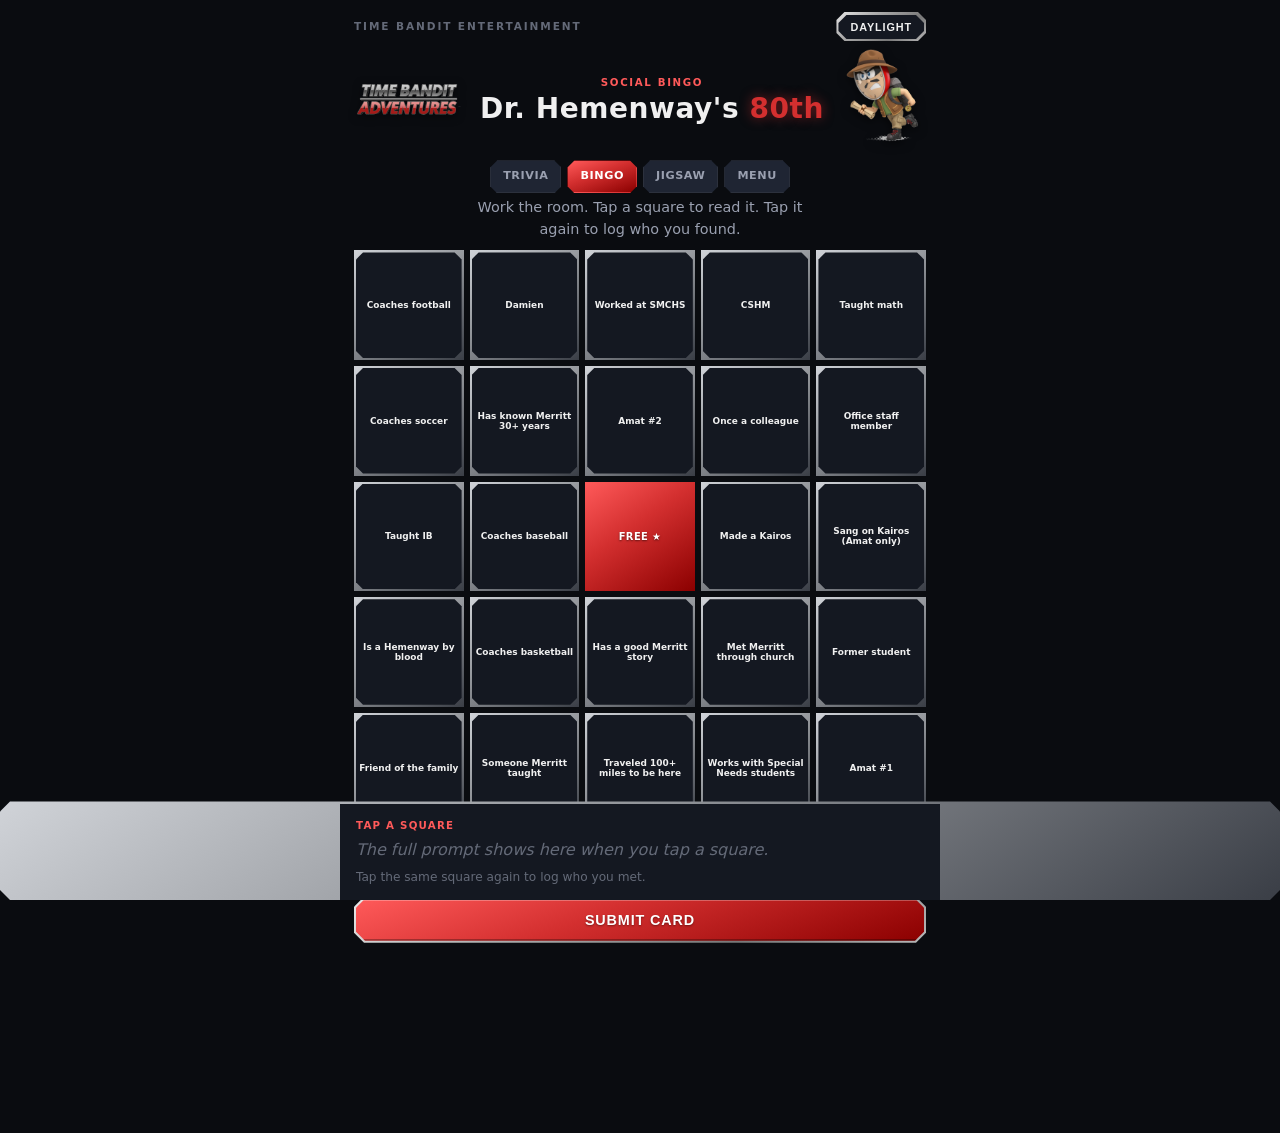
==== bingo.html @ 35bcdfc8 "Recolor to TB red/black/gray; logo+mascot header; game nav; line-match; submit; add jigsaw" ====
<!DOCTYPE html>
<html lang="en" data-theme="dark">
<head>
<meta charset="UTF-8" />
<meta name="viewport" content="width=device-width, initial-scale=1, viewport-fit=cover" />
<title>Dr. Hemenway's 80th — Social Bingo (Sample)</title>
<link rel="stylesheet" href="assets/tb.css" />
<style>
body{padding-bottom:190px;}
.board{display:grid;grid-template-columns:repeat(5,1fr);gap:6px;margin:10px 0 6px;}
.cell{aspect-ratio:1;background:var(--frame-border);padding:2px;cursor:pointer;transition:filter .12s,transform .08s;}
.cell:active{transform:scale(.95);}
.cell .cin{width:100%;height:100%;background:var(--bg2);display:flex;align-items:center;justify-content:center;text-align:center;
  padding:4px 3px;font-size:.56rem;font-weight:600;line-height:1.12;color:var(--text);overflow:hidden;
  clip-path:polygon(7px 0,calc(100% - 7px) 0,100% 7px,100% calc(100% - 7px),calc(100% - 7px) 100%,7px 100%,0 calc(100% - 7px),0 7px);}
.cell.sel{background:var(--accent);}
.cell.sel .cin{background:transparent;color:#fff;}
.cell.done{background:linear-gradient(145deg,#86efac,#22c55e 45%,#15803d);}
.cell.done .cin{background:transparent;color:#06280f;font-weight:800;}
.cell.free{background:linear-gradient(145deg,#ff5a5a,#d32f2f 42%,#8b0000);}
.cell.free .cin{background:transparent;color:#fff;font-weight:800;font-size:.62rem;letter-spacing:.04em;text-shadow:0 1px 2px rgba(0,0,0,.5);}
.cell.win .cin{box-shadow:inset 0 0 0 2px var(--red-light);}
.row2{display:flex;gap:8px;margin-top:8px;}
.minibtn{flex:1;background:var(--border);padding:1.5px;cursor:pointer;}
.minibtn .mi{background:var(--bg3);color:var(--text);text-align:center;padding:9px 6px;font-size:.72rem;font-weight:700;text-transform:uppercase;letter-spacing:.05em;
  clip-path:polygon(7px 0,calc(100% - 7px) 0,100% 7px,100% calc(100% - 7px),calc(100% - 7px) 100%,7px 100%,0 calc(100% - 7px),0 7px);}
.count{text-align:center;font-size:.72rem;text-transform:uppercase;letter-spacing:.1em;color:var(--text-dim);font-weight:700;margin-top:8px;}
.count b{color:var(--red-light);}
.bingo-banner{display:none;text-align:center;margin-top:10px;font-size:1.1rem;font-weight:800;letter-spacing:.1em;text-transform:uppercase;
  color:#fff;background:var(--accent);padding:10px;text-shadow:0 1px 3px rgba(0,0,0,.5);
  clip-path:polygon(12px 0,calc(100% - 12px) 0,100% 12px,100% calc(100% - 12px),calc(100% - 12px) 100%,12px 100%,0 calc(100% - 12px),0 12px);}
.bingo-banner.show{display:block;}
.dock{position:fixed;left:0;right:0;bottom:0;background:var(--frame-border);padding:3px 3px 0;}
.dock .din{background:var(--bg2);padding:14px 16px calc(14px + env(safe-area-inset-bottom));max-width:600px;margin:0 auto;}
.dock .dlab{font-size:.64rem;text-transform:uppercase;letter-spacing:.12em;color:var(--red-light);font-weight:800;margin-bottom:4px;}
.dock .dtext{font-size:1rem;font-weight:600;color:var(--text);}
.dock .dhint{font-size:.76rem;color:var(--text-muted);margin-top:6px;}
.dock.empty .dtext{color:var(--text-muted);font-weight:500;font-style:italic;}
.dock .ansrow{display:flex;gap:8px;margin-top:10px;}
.dock .inwrap{flex:1;background:var(--frame-border);padding:1.5px;}
.dock .inwrap input{width:100%;background:var(--bg3);border:none;color:var(--text);padding:10px 12px;font-size:.92rem;outline:none;}
.dock .markbtn{background:var(--metal);padding:2px;cursor:pointer;}
.dock .markbtn button{border:none;cursor:pointer;padding:10px 16px;font-size:.78rem;font-weight:800;text-transform:uppercase;letter-spacing:.05em;color:#fff;background:var(--accent);}
.dock .clearmark{background:none;border:none;color:var(--text-dim);font-size:.74rem;cursor:pointer;margin-top:8px;text-decoration:underline;}
</style>
</head>
<body>
<div class="toprow">
  <span class="brandmini">Time Bandit Entertainment</span>
  <span class="theme-toggle oct-8" onclick="toggleTheme()"><button class="inner oct-8" id="themeBtn">Daylight</button></span>
</div>
<header class="hdr">
  <img class="logo" src="assets/tba-logo.png" alt="Time Bandit Adventures" />
  <div class="htitle"><div class="kicker">Social Bingo</div>
    <h1>Dr. Hemenway's <span class="age">80th</span></h1></div>
  <img class="mascot" src="assets/mascot.png" alt="" />
</header>
<nav class="gamenav">
  <a href="trivia.html">Trivia</a>
  <a href="bingo.html" class="on">Bingo</a>
  <a href="jigsaw.html">Jigsaw</a>
  <a href="index.html">Menu</a>
</nav>
<p class="hsub">Work the room. Tap a square to read it. Tap it again to log who you found.</p>

<div class="board" id="board"></div>
<div class="count">Found <b id="cdone">0</b> of <b id="ctot">24</b> · Get 5 in a row for BINGO</div>
<div class="bingo-banner" id="banner">★ BINGO! ★</div>

<div class="row2">
  <span class="minibtn oct-8" onclick="newCard()"><span class="mi oct-8">New Card</span></span>
  <span class="minibtn oct-8" onclick="clearAll()"><span class="mi oct-8">Clear marks</span></span>
</div>
<span class="btn-frame oct-10"><button class="btn oct-9" onclick="submitGame()">Submit Card</button></span>

<div class="dock empty oct-10" id="dock"><div class="din">
  <div class="dlab">Tap a square</div>
  <div class="dtext" id="dtext">The full prompt shows here when you tap a square.</div>
  <div class="dhint" id="dhint">Tap the same square again to log who you met.</div>
  <div id="ansArea"></div>
</div></div>

<script src="assets/tb.js"></script>
<script>
const PROMPTS=[
 {t:'Someone Merritt taught'},{t:'Once a colleague'},{t:'Office staff member'},{t:'Works with Special Needs students'},
 {t:'Coaches football'},{t:'Coaches basketball'},{t:'Friend of the family'},{t:'Worked at SMCHS'},
 {t:'Amat #1',d:'Connected to Bishop Amat (exact match pending from your dad)'},
 {t:'Amat #2',d:'Connected to Bishop Amat (exact match pending from your dad)'},
 {t:'CSHM',d:'Connected to CSHM (exact match pending from your dad)'},
 {t:'Damien',d:'Connected to Damien (exact match pending from your dad)'},
 {t:'Former student'},{t:'Made a Kairos'},{t:'Sang on Kairos (Amat only)'},{t:'Coaches soccer'},
 {t:'Taught math'},{t:'Taught IB'},{t:'Coaches baseball'},
 {t:'Traveled 100+ miles to be here',f:1},{t:'Has known Merritt 30+ years',f:1},{t:'Has a good Merritt story',f:1},
 {t:'Met Merritt through church',f:1},{t:'Is a Hemenway by blood',f:1}
];
const FREE=12;
let order=[],marked={},sel=null;
function shuffle(a){for(let i=a.length-1;i>0;i--){const j=Math.floor(Math.random()*(i+1));[a[i],a[j]]=[a[j],a[i]];}return a;}
function load(){try{const s=localStorage.getItem('tb_bingo_card');if(s){const o=JSON.parse(s);order=o.order;marked=o.marked||{};return;}}catch(e){}newCard(true);}
function persist(){try{localStorage.setItem('tb_bingo_card',JSON.stringify({order:order,marked:marked}));}catch(e){}}
function newCard(){order=shuffle([...Array(PROMPTS.length).keys()]).slice(0,24);marked={};sel=null;persist();render();showDetail(null);}
function clearAll(){marked={};sel=null;persist();render();showDetail(null);}
function promptForCell(ci){if(ci===FREE)return null;const slot=ci<FREE?ci:ci-1;return PROMPTS[order[slot]];}
function esc(s){return(s+'').replace(/[&<>"']/g,c=>({'&':'&amp;','<':'&lt;','>':'&gt;','"':'&quot;',"'":'&#39;'}[c]));}
function render(){
  const b=document.getElementById('board');b.innerHTML='';
  for(let ci=0;ci<25;ci++){const cell=document.createElement('div');
    if(ci===FREE){cell.className='cell free';cell.innerHTML='<div class="cin">FREE ★</div>';b.appendChild(cell);continue;}
    const p=promptForCell(ci),done=marked[ci]!==undefined;
    cell.className='cell'+(done?' done':'')+(sel===ci?' sel':'');
    cell.innerHTML='<div class="cin">'+(done?'✓ '+esc(marked[ci]||'Found'):esc(p.t))+'</div>';
    cell.onclick=()=>tapCell(ci);b.appendChild(cell);}
  document.getElementById('cdone').textContent=Object.keys(marked).length;checkBingo();
}
function tapCell(ci){if(sel===ci){enterAnswer(ci);return;}sel=ci;render();showDetail(ci);}
function showDetail(ci){
  const dock=document.getElementById('dock');document.getElementById('ansArea').innerHTML='';
  if(ci===null){dock.classList.add('empty');document.querySelector('.dlab').textContent='Tap a square';
    document.getElementById('dtext').textContent='The full prompt shows here when you tap a square.';
    document.getElementById('dhint').textContent='Tap the same square again to log who you met.';return;}
  dock.classList.remove('empty');const p=promptForCell(ci);
  document.querySelector('.dlab').textContent='Find someone who is...';
  document.getElementById('dtext').textContent=p.t+(p.f?'  (sample square)':'');
  document.getElementById('dhint').textContent=p.d?p.d:(marked[ci]!==undefined?'Marked: '+marked[ci]:'Tap this square again to log who you met.');
}
function enterAnswer(ci){
  const ans=document.getElementById('ansArea');const existing=marked[ci]||'';
  document.querySelector('.dlab').textContent='Who did you meet?';
  document.getElementById('dhint').textContent='Type their name to mark this square.';
  ans.innerHTML='<div class="ansrow"><span class="inwrap oct-8"><input id="whoInput" placeholder="Their name" value="'+esc(existing)+'"/></span>'
    +'<span class="markbtn oct-8"><button class="oct-8" onclick="markFound('+ci+')">Mark Found</button></span></div>'
    +(marked[ci]!==undefined?'<button class="clearmark" onclick="unmark('+ci+')">Remove this mark</button>':'');
  const inp=document.getElementById('whoInput');inp.focus();inp.addEventListener('keydown',e=>{if(e.key==='Enter')markFound(ci);});
}
function markFound(ci){const v=document.getElementById('whoInput').value.trim();marked[ci]=v||'Found';persist();sel=null;render();showDetail(null);}
function unmark(ci){delete marked[ci];persist();render();showDetail(ci);}
function isMarked(ci){return ci===FREE||marked[ci]!==undefined;}
function checkBingo(){
  const lines=[];for(let r=0;r<5;r++)lines.push([0,1,2,3,4].map(c=>r*5+c));
  for(let c=0;c<5;c++)lines.push([0,1,2,3,4].map(r=>r*5+c));
  lines.push([0,6,12,18,24]);lines.push([4,8,12,16,20]);
  let win=false;const wc=new Set();lines.forEach(L=>{if(L.every(isMarked)){win=true;L.forEach(x=>wc.add(x));}});
  document.getElementById('banner').classList.toggle('show',win);
  document.querySelectorAll('.board .cell').forEach((el,i)=>el.classList.toggle('win',wc.has(i)));
}
function submitGame(){showToast('Card submitted! ('+Object.keys(marked).length+' of 24 found) — sample only');}
load();render();
</script>
</body>
</html>
---- assets/tb.css ----
/* ============================================================
   TIME BANDIT shared skin — RED / BLACK / GRAY (no purple).
   Brand colors pulled from the live TBE site:
   --red #d32f2f, --red-deep #8b0000, --silver #8e9196.
   45deg clipped octagons, 145deg metallic gradients, no radius.
   ============================================================ */
:root,[data-theme="dark"]{
  --red:#d32f2f;--red-light:#ff5a5a;--red-deep:#8b0000;--red-glow:rgba(211,47,47,.55);
  --bg:#0a0c10;--bg2:#141821;--bg3:#1f2533;--border:#2c313d;
  --text:#f0f0f0;--text-dim:#9aa0b0;--text-muted:#646a78;
  --silver:#8e9196;--silver-light:#d0d3d8;
  --metal:linear-gradient(145deg,#e8e8e8 0%,#b0b0b0 30%,#787878 70%,#b8b8b8 100%);
  --frame-border:linear-gradient(145deg,#d0d3d8 0%,#8e9196 48%,#3a3e46 100%);
  --accent:linear-gradient(160deg,#ff5a5a 0%,#d32f2f 42%,#8b0000 100%);
  --success:#22c55e;--warn:#f59e0b;--error:#ef4444;
}
[data-theme="day"]{
  --red:#d32f2f;--red-light:#ff6b6b;--red-deep:#a01616;--red-glow:rgba(211,47,47,.3);
  --bg:#eceef2;--bg2:#ffffff;--bg3:#e1e4ea;--border:#c8ccd4;
  --text:#16181d;--text-dim:#55585d;--text-muted:#888c96;
  --silver:#8e9196;--silver-light:#eef0f3;
  --metal:linear-gradient(145deg,#ffffff 0%,#d8d8d8 30%,#a8a8a8 70%,#e8e8e8 100%);
  --frame-border:linear-gradient(145deg,#ffffff 0%,#b8bcc4 48%,#7a7e86 100%);
  --accent:linear-gradient(160deg,#ff6b6b 0%,#d32f2f 42%,#a01616 100%);
}
*{box-sizing:border-box;margin:0;padding:0;}
html,body{background:var(--bg);color:var(--text);}
body{font-family:'Segoe UI',system-ui,-apple-system,sans-serif;line-height:1.5;min-height:100vh;
  padding:12px 14px 60px;max-width:600px;margin:0 auto;transition:background .3s,color .3s;}
h1,h2,h3{letter-spacing:.02em;line-height:1.14;}
.dim{color:var(--text-dim);}.muted{color:var(--text-muted);}.center{text-align:center;}
/* octagons */
.oct-18{clip-path:polygon(18px 0,calc(100% - 18px) 0,100% 18px,100% calc(100% - 18px),calc(100% - 18px) 100%,18px 100%,0 calc(100% - 18px),0 18px);}
.oct-12{clip-path:polygon(12px 0,calc(100% - 12px) 0,100% 12px,100% calc(100% - 12px),calc(100% - 12px) 100%,12px 100%,0 calc(100% - 12px),0 12px);}
.oct-10{clip-path:polygon(10px 0,calc(100% - 10px) 0,100% 10px,100% calc(100% - 10px),calc(100% - 10px) 100%,10px 100%,0 calc(100% - 10px),0 10px);}
.oct-9{clip-path:polygon(9px 0,calc(100% - 9px) 0,100% 9px,100% calc(100% - 9px),calc(100% - 9px) 100%,9px 100%,0 calc(100% - 9px),0 9px);}
.oct-8{clip-path:polygon(8px 0,calc(100% - 8px) 0,100% 8px,100% calc(100% - 8px),calc(100% - 8px) 100%,8px 100%,0 calc(100% - 8px),0 8px);}
/* top row: brand mini + theme toggle */
.toprow{display:flex;justify-content:space-between;align-items:center;margin-bottom:8px;}
.brandmini{font-size:.66rem;text-transform:uppercase;letter-spacing:.18em;color:var(--text-muted);font-weight:700;}
.theme-toggle{background:var(--metal);padding:2px;cursor:pointer;}
.theme-toggle .inner{background:var(--bg2);color:var(--text);border:none;cursor:pointer;
  padding:6px 12px;font-size:.68rem;font-weight:700;text-transform:uppercase;letter-spacing:.08em;}
/* header band: logo (L) + title + mascot (R) */
.hdr{display:flex;align-items:center;justify-content:space-between;gap:10px;margin-bottom:6px;}
.hdr .logo{width:clamp(66px,20vw,108px);height:auto;flex:0 0 auto;filter:drop-shadow(0 2px 4px rgba(0,0,0,.5));}
.hdr .mascot{width:clamp(52px,16vw,84px);height:auto;flex:0 0 auto;transform:scaleX(-1);filter:drop-shadow(0 3px 5px rgba(0,0,0,.55));}
.hdr .htitle{flex:1 1 auto;text-align:center;min-width:0;}
.hdr .kicker{color:var(--red-light);font-weight:800;letter-spacing:.16em;text-transform:uppercase;font-size:.64rem;}
.hdr .htitle h1{font-size:clamp(1.25rem,5.4vw,1.75rem);margin:3px 0 0;}
.hdr .htitle h1 .age{color:var(--red);text-shadow:0 0 12px var(--red-glow);}
.hsub{text-align:center;color:var(--text-dim);font-size:.9rem;max-width:38ch;margin:0 auto 6px;}
/* game switch nav */
.gamenav{display:flex;gap:6px;justify-content:center;flex-wrap:wrap;margin:10px 0 4px;}
.gamenav a{font-size:.7rem;font-weight:800;text-transform:uppercase;letter-spacing:.05em;text-decoration:none;
  color:var(--text-dim);background:var(--bg3);padding:7px 12px;border:1px solid var(--border);
  clip-path:polygon(7px 0,calc(100% - 7px) 0,100% 7px,100% calc(100% - 7px),calc(100% - 7px) 100%,7px 100%,0 calc(100% - 7px),0 7px);}
.gamenav a.on{color:#fff;background:var(--accent);border-color:transparent;}
.gamenav a:active{transform:scale(.97);}
/* frame card (silver border) */
.frame{background:var(--frame-border);padding:3px;position:relative;display:block;margin:14px 0;}
.frame::after{content:'';position:absolute;inset:3px;background:var(--bg2);z-index:0;pointer-events:none;
  clip-path:polygon(17px 0,calc(100% - 17px) 0,100% 17px,100% calc(100% - 17px),calc(100% - 17px) 100%,17px 100%,0 calc(100% - 17px),0 17px);}
.frame>.body{position:relative;z-index:1;padding:18px;}
.frame--red{background:linear-gradient(145deg,#ff5a5a 0%,#d32f2f 45%,#8b0000 100%);}
/* buttons */
.btn-frame{display:block;width:100%;background:var(--metal);padding:2px;cursor:pointer;transition:filter .15s;margin-top:14px;}
.btn-frame:hover{filter:brightness(1.08);}.btn-frame:active{filter:brightness(.95);}
.btn{width:100%;border:none;cursor:pointer;padding:13px 22px;font-size:.9rem;font-weight:800;
  letter-spacing:.06em;text-transform:uppercase;color:#fff;background:var(--accent);
  box-shadow:inset 0 2px 0 rgba(255,255,255,.28),inset 0 -2px 0 rgba(0,0,0,.3);text-shadow:0 1px 2px rgba(0,0,0,.4);}
.btn:disabled{filter:grayscale(.7) brightness(.7);cursor:not-allowed;}
.btn:active{transform:scale(.98);}
.btn-ghost-frame{display:block;width:100%;background:var(--border);padding:1.5px;cursor:pointer;margin-top:10px;}
.btn-ghost{width:100%;border:none;cursor:pointer;background:var(--bg3);color:var(--text);
  padding:11px 18px;font-size:.82rem;font-weight:700;letter-spacing:.05em;text-transform:uppercase;}
.back{background:none;border:none;color:var(--text-dim);font-size:.82rem;cursor:pointer;padding:6px 0;margin-bottom:4px;font-weight:600;}
.back:hover{color:var(--red-light);}
footer{text-align:center;margin-top:28px;font-size:.7rem;color:var(--text-muted);}
.note{text-align:center;font-size:.72rem;color:var(--text-muted);font-style:italic;margin:8px 0;}
/* submit toast */
.toast{position:fixed;left:50%;bottom:26px;transform:translateX(-50%) translateY(20px);opacity:0;pointer-events:none;
  background:var(--accent);color:#fff;font-weight:800;letter-spacing:.04em;padding:13px 22px;font-size:.92rem;
  box-shadow:0 8px 24px rgba(0,0,0,.5);transition:opacity .25s,transform .25s;z-index:50;text-align:center;
  clip-path:polygon(12px 0,calc(100% - 12px) 0,100% 12px,100% calc(100% - 12px),calc(100% - 12px) 100%,12px 100%,0 calc(100% - 12px),0 12px);}
.toast.show{opacity:1;transform:translateX(-50%) translateY(0);}
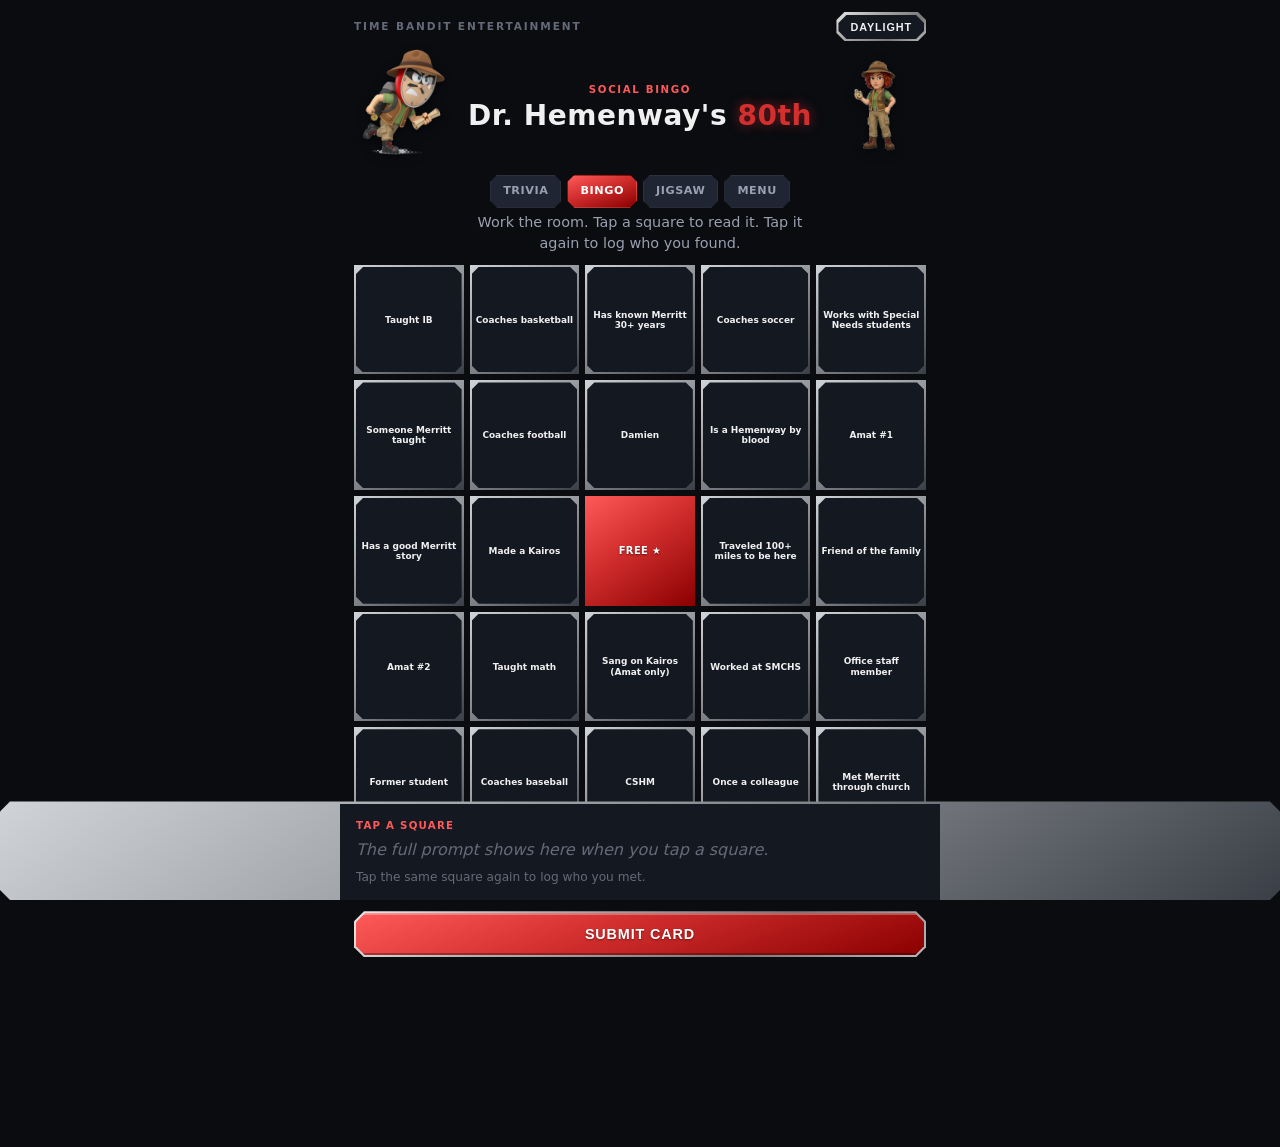
==== commit 09d2108c: "Swap header chars (adventurer L, girl adventurer R); real interlocking drag jigsaw ported from Caper" ====
--- a/bingo.html
+++ b/bingo.html
@@ -50,10 +50,10 @@
   <span class="theme-toggle oct-8" onclick="toggleTheme()"><button class="inner oct-8" id="themeBtn">Daylight</button></span>
 </div>
 <header class="hdr">
-  <img class="logo" src="assets/tba-logo.png" alt="Time Bandit Adventures" />
+  <img class="charL" src="assets/adventurer.png" alt="Time Bandit adventurer" />
   <div class="htitle"><div class="kicker">Social Bingo</div>
     <h1>Dr. Hemenway's <span class="age">80th</span></h1></div>
-  <img class="mascot" src="assets/mascot.png" alt="" />
+  <img class="charR" src="assets/girl.png" alt="Adventurer" />
 </header>
 <nav class="gamenav">
   <a href="trivia.html">Trivia</a>
--- a/assets/tb.css
+++ b/assets/tb.css
@@ -43,8 +43,8 @@
   padding:6px 12px;font-size:.68rem;font-weight:700;text-transform:uppercase;letter-spacing:.08em;}
 /* header band: logo (L) + title + mascot (R) */
 .hdr{display:flex;align-items:center;justify-content:space-between;gap:10px;margin-bottom:6px;}
-.hdr .logo{width:clamp(66px,20vw,108px);height:auto;flex:0 0 auto;filter:drop-shadow(0 2px 4px rgba(0,0,0,.5));}
-.hdr .mascot{width:clamp(52px,16vw,84px);height:auto;flex:0 0 auto;transform:scaleX(-1);filter:drop-shadow(0 3px 5px rgba(0,0,0,.55));}
+.hdr .charL{width:clamp(58px,18vw,96px);height:auto;flex:0 0 auto;filter:drop-shadow(0 3px 5px rgba(0,0,0,.55));}
+.hdr .charR{width:clamp(58px,18vw,96px);height:auto;flex:0 0 auto;filter:drop-shadow(0 3px 5px rgba(0,0,0,.55));}
 .hdr .htitle{flex:1 1 auto;text-align:center;min-width:0;}
 .hdr .kicker{color:var(--red-light);font-weight:800;letter-spacing:.16em;text-transform:uppercase;font-size:.64rem;}
 .hdr .htitle h1{font-size:clamp(1.25rem,5.4vw,1.75rem);margin:3px 0 0;}
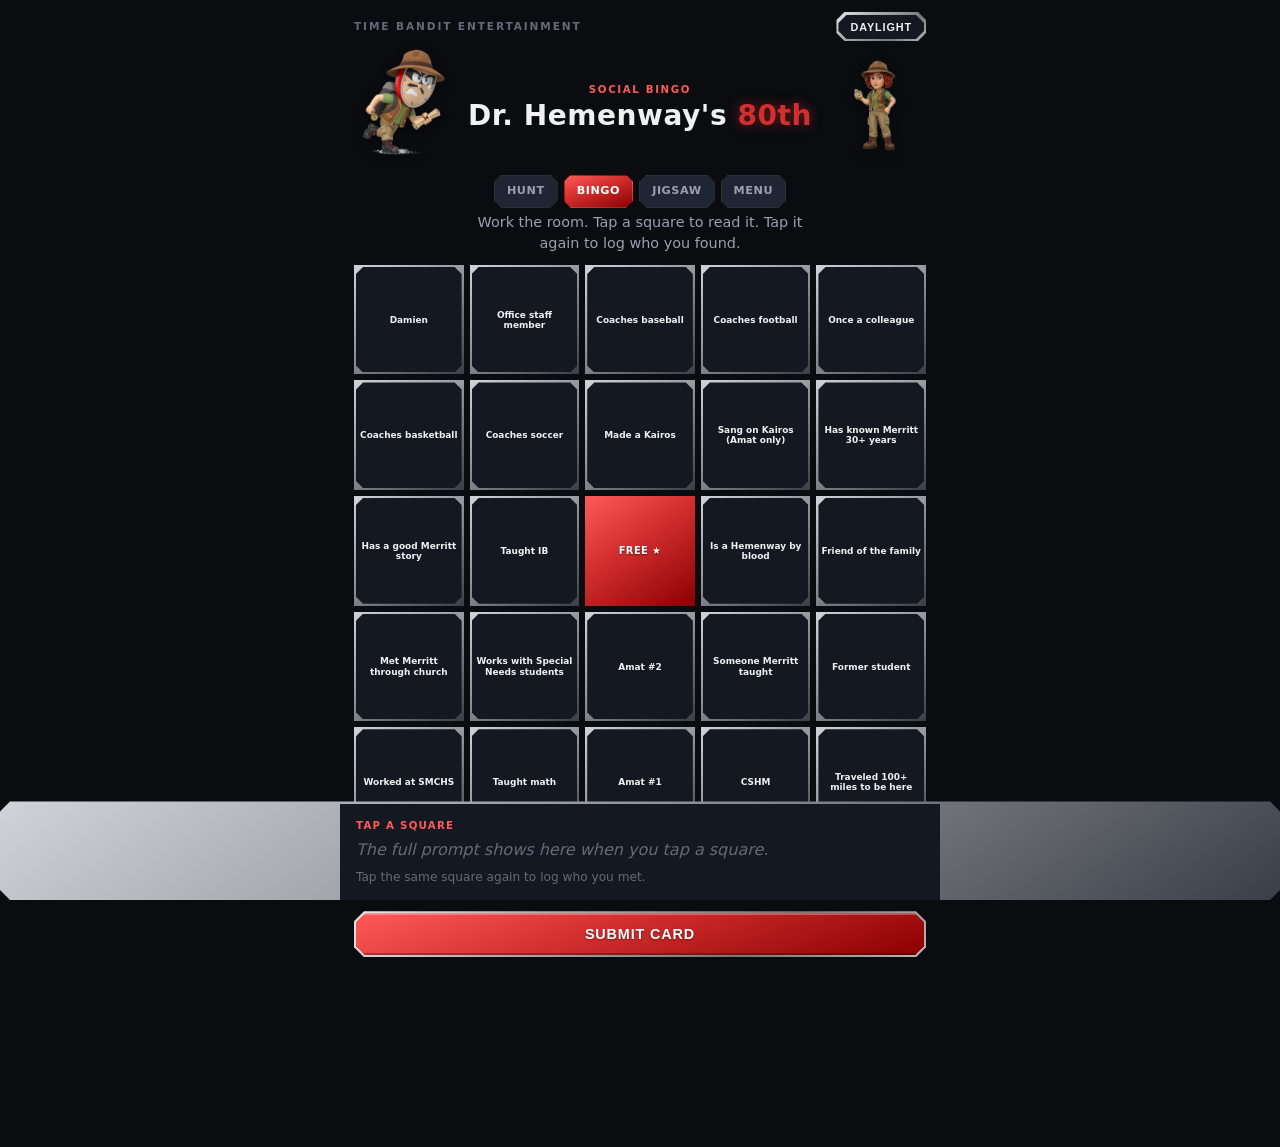
==== commit fe0f40bc: "Wire Hunt into menu + nav (primary game card on index, Hunt in navbars)" ====
--- a/bingo.html
+++ b/bingo.html
@@ -56,7 +56,7 @@
   <img class="charR" src="assets/girl.png" alt="Adventurer" />
 </header>
 <nav class="gamenav">
-  <a href="trivia.html">Trivia</a>
+  <a href="hunt.html">Hunt</a>
   <a href="bingo.html" class="on">Bingo</a>
   <a href="jigsaw.html">Jigsaw</a>
   <a href="index.html">Menu</a>
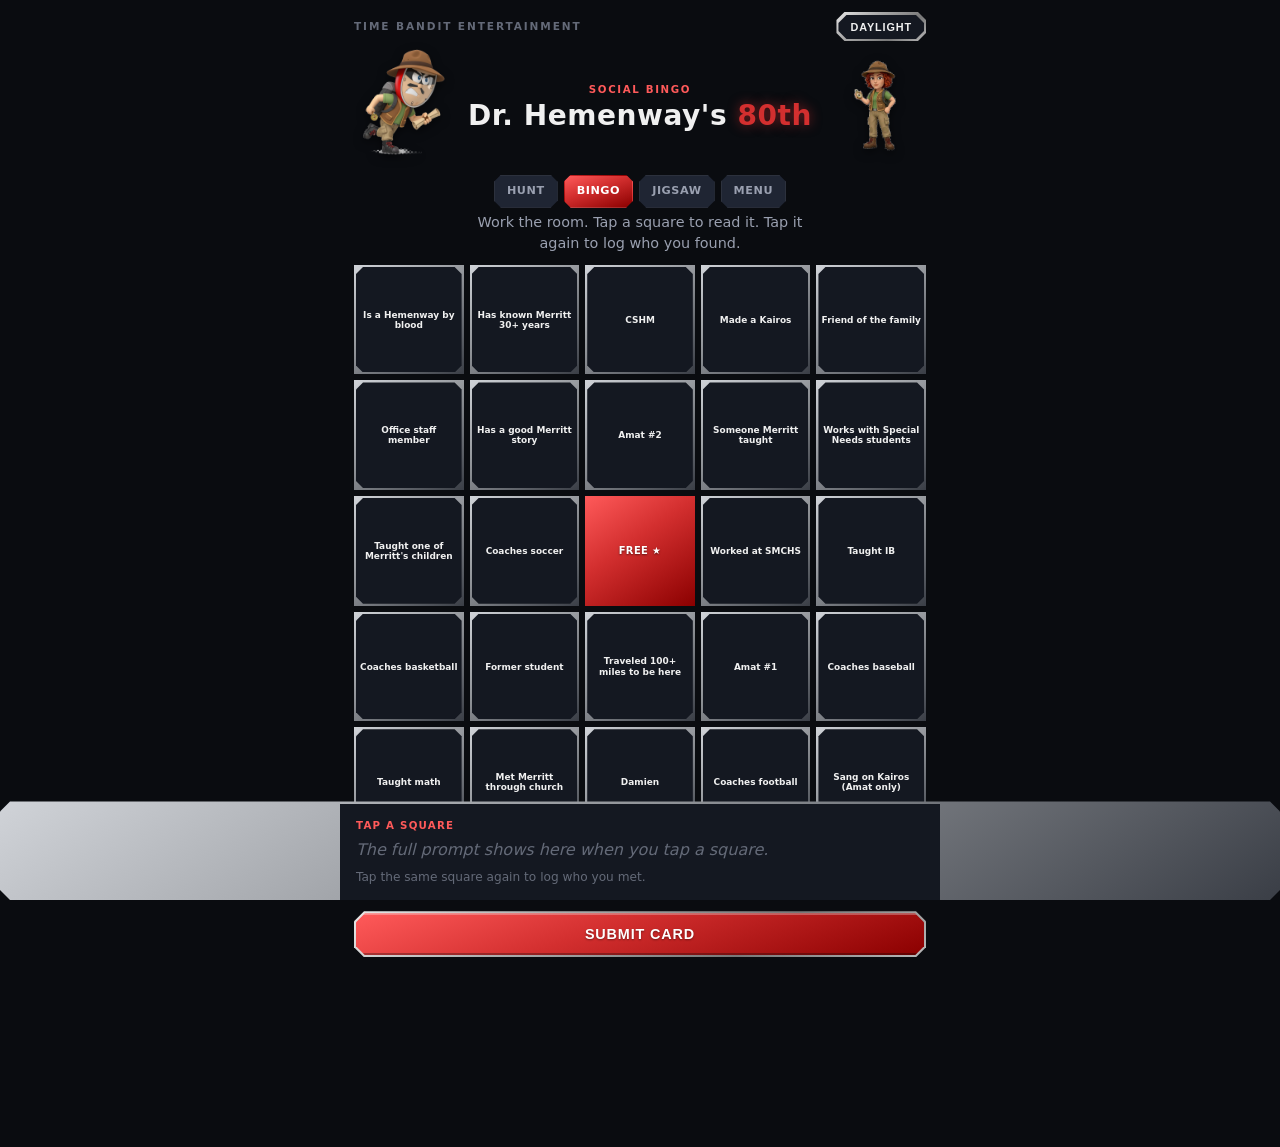
==== commit d5384db5: "Bingo: clarify squares - Once-a-colleague -> Taught one of Merritt's children; Amat #1/#2 details; T" ====
--- a/bingo.html
+++ b/bingo.html
@@ -83,14 +83,14 @@
 <script src="assets/tb.js"></script>
 <script>
 const PROMPTS=[
- {t:'Someone Merritt taught'},{t:'Once a colleague'},{t:'Office staff member'},{t:'Works with Special Needs students'},
+ {t:'Someone Merritt taught'},{t:"Taught one of Merritt's children"},{t:'Office staff member'},{t:'Works with Special Needs students'},
  {t:'Coaches football'},{t:'Coaches basketball'},{t:'Friend of the family'},{t:'Worked at SMCHS'},
- {t:'Amat #1',d:'Connected to Bishop Amat (exact match pending from your dad)'},
- {t:'Amat #2',d:'Connected to Bishop Amat (exact match pending from your dad)'},
+ {t:'Amat #1',d:"Was a teacher during Merritt's first employment at Bishop Amat."},
+ {t:'Amat #2',d:"Was there during Merritt's second time at Amat, when he was principal."},
  {t:'CSHM',d:'Connected to CSHM (exact match pending from your dad)'},
  {t:'Damien',d:'Connected to Damien (exact match pending from your dad)'},
  {t:'Former student'},{t:'Made a Kairos'},{t:'Sang on Kairos (Amat only)'},{t:'Coaches soccer'},
- {t:'Taught math'},{t:'Taught IB'},{t:'Coaches baseball'},
+ {t:'Taught math'},{t:'Taught IB',d:'Taught an International Baccalaureate class.'},{t:'Coaches baseball'},
  {t:'Traveled 100+ miles to be here',f:1},{t:'Has known Merritt 30+ years',f:1},{t:'Has a good Merritt story',f:1},
  {t:'Met Merritt through church',f:1},{t:'Is a Hemenway by blood',f:1}
 ];
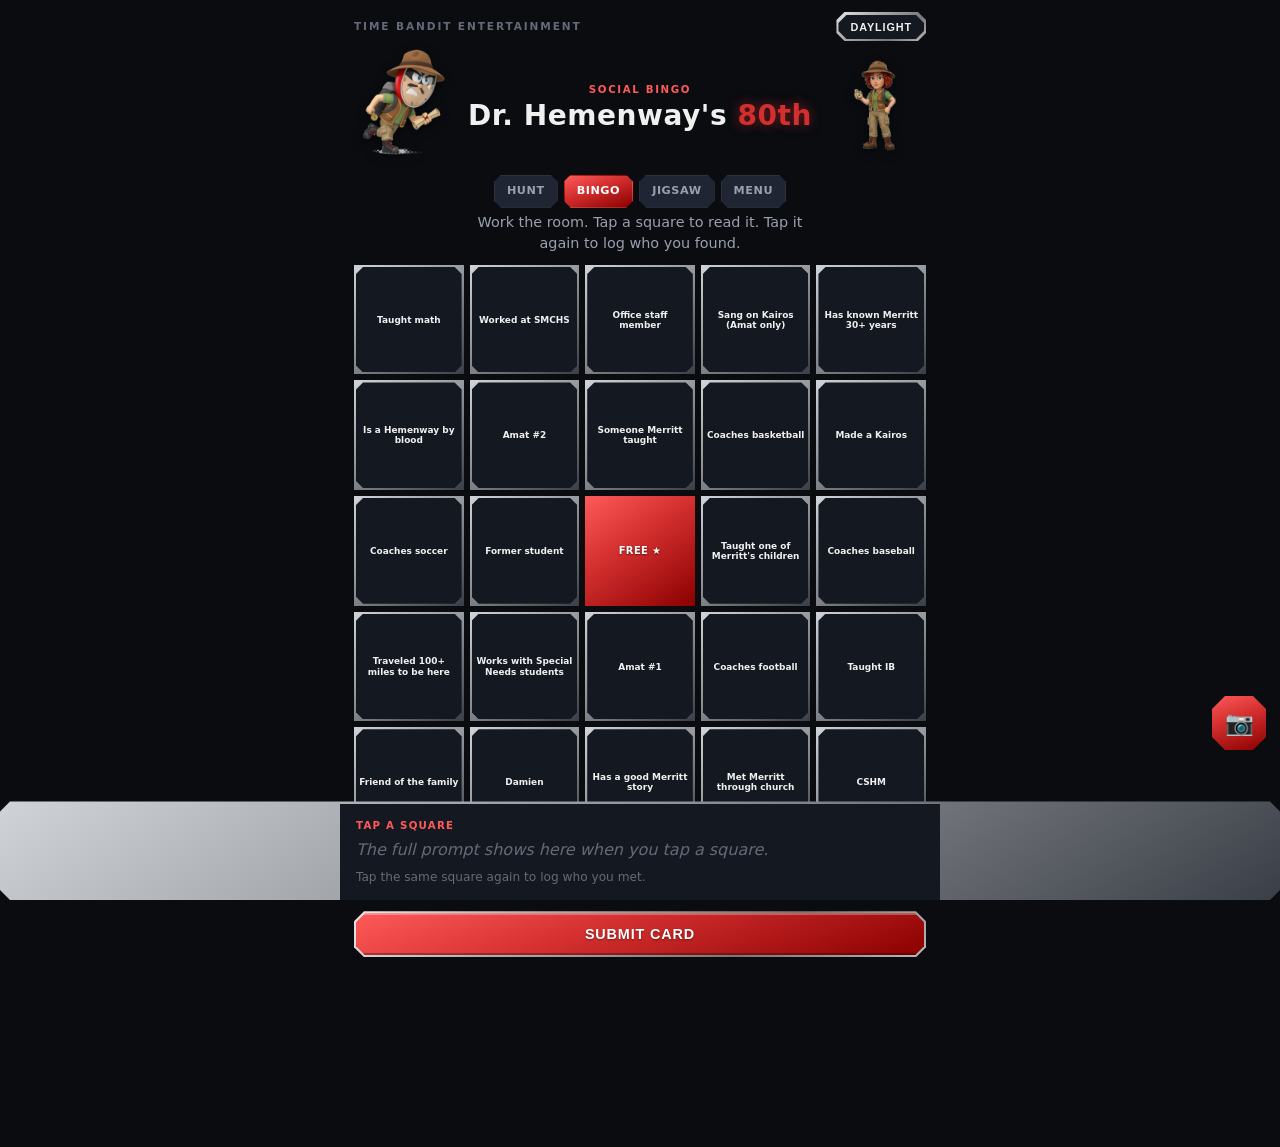
==== commit 08cc5761: "Bingo: add camera/album button (above the dock), shares Worker + player name with the hunt" ====
--- a/bingo.html
+++ b/bingo.html
@@ -42,6 +42,17 @@
 .dock .markbtn{background:var(--metal);padding:2px;cursor:pointer;}
 .dock .markbtn button{border:none;cursor:pointer;padding:10px 16px;font-size:.78rem;font-weight:800;text-transform:uppercase;letter-spacing:.05em;color:#fff;background:var(--accent);}
 .dock .clearmark{background:none;border:none;color:var(--text-dim);font-size:.74rem;cursor:pointer;margin-top:8px;text-decoration:underline;}
+.cambtn{position:fixed;right:14px;bottom:150px;z-index:55;width:54px;height:54px;border:none;cursor:pointer;font-size:1.45rem;color:#fff;
+  background:var(--accent);box-shadow:0 4px 14px rgba(0,0,0,.5);
+  clip-path:polygon(13px 0,calc(100% - 13px) 0,100% 13px,100% calc(100% - 13px),calc(100% - 13px) 100%,13px 100%,0 calc(100% - 13px),0 13px);}
+.cambtn:active{transform:scale(.95);}
+.camprev{position:fixed;inset:0;z-index:90;display:none;align-items:center;justify-content:center;padding:20px;background:rgba(10,12,16,.95);}
+.camprev.show{display:flex;}
+.camprev .cpcard{max-width:34ch;width:100%;text-align:center;}
+.camprev .cph{font-weight:800;text-transform:uppercase;letter-spacing:.1em;color:var(--red-light);font-size:.74rem;margin-bottom:10px;}
+.camprev img{width:100%;height:auto;max-height:46vh;object-fit:contain;border:2px solid var(--border);margin-bottom:10px;background:#000;}
+.camprev input{width:100%;background:var(--bg3);border:1px solid var(--border);color:var(--text);padding:11px 13px;font-size:.95rem;text-align:center;outline:none;margin-bottom:8px;
+  clip-path:polygon(8px 0,calc(100% - 8px) 0,100% 8px,100% calc(100% - 8px),calc(100% - 8px) 100%,8px 100%,0 calc(100% - 8px),0 8px);}
 </style>
 </head>
 <body>
@@ -78,6 +89,16 @@
   <div class="dtext" id="dtext">The full prompt shows here when you tap a square.</div>
   <div class="dhint" id="dhint">Tap the same square again to log who you met.</div>
   <div id="ansArea"></div>
+</div></div>
+
+<button class="cambtn" onclick="openCam()" title="Add a photo to the album">&#128247;</button>
+<input type="file" id="camInput" accept="image/*" capture="environment" style="display:none" onchange="onPhoto(event)" />
+<div class="camprev" id="camprev"><div class="cpcard">
+  <div class="cph">Add to the album</div>
+  <img id="camImg" alt="your photo" />
+  <input id="camCap" placeholder="Add a caption (optional)" maxlength="80" />
+  <span class="btn-frame oct-10"><button class="btn oct-9" onclick="sendPhoto()">Add to Album</button></span>
+  <span class="btn-ghost-frame oct-8"><button class="btn-ghost oct-8" onclick="closeCam()">Cancel</button></span>
 </div></div>
 
 <script src="assets/tb.js"></script>
@@ -145,6 +166,35 @@
   document.querySelectorAll('.board .cell').forEach((el,i)=>el.classList.toggle('win',wc.has(i)));
 }
 function submitGame(){showToast('Card submitted! ('+Object.keys(marked).length+' of 24 found) — sample only');}
+
+/* ===== camera / album (shares the same Worker + player name as the hunt) ===== */
+const LB_URL="https://hemenway-leaderboard.plywoodtom.workers.dev";
+function isLB(){return /^https?:\/\//.test(LB_URL);}
+function camWho(){try{return localStorage.getItem('tb_hunt_user')||localStorage.getItem('tb_hunt_name')||'Guest';}catch(e){return 'Guest';}}
+let camData=null;
+function openCam(){document.getElementById('camInput').click();}
+function onPhoto(ev){const f=ev.target.files&&ev.target.files[0];ev.target.value='';if(!f)return;
+  const rd=new FileReader();
+  rd.onload=function(){const img=new Image();
+    img.onload=function(){const max=1280;let w=img.width,h=img.height;
+      if(w>h&&w>max){h=Math.round(h*max/w);w=max;}else if(h>=w&&h>max){w=Math.round(w*max/h);h=max;}
+      const c=document.createElement('canvas');c.width=w;c.height=h;c.getContext('2d').drawImage(img,0,0,w,h);
+      camData=c.toDataURL('image/jpeg',0.8);
+      document.getElementById('camImg').src=camData;document.getElementById('camCap').value='';
+      document.getElementById('camprev').classList.add('show');};
+    img.src=rd.result;};
+  rd.readAsDataURL(f);}
+function closeCam(){document.getElementById('camprev').classList.remove('show');camData=null;}
+function sendPhoto(){if(!camData)return;
+  const cap=(document.getElementById('camCap').value||'').trim();const who=camWho();
+  closeCam();
+  if(!isLB()){showToast('Photo captured (album link not set yet).');return;}
+  showToast('Adding to the album...');
+  fetch(LB_URL.replace(/\/$/,'')+'/photo',{method:'POST',headers:{'Content-Type':'application/json'},
+    body:JSON.stringify({name:who,caption:cap,img:camData})})
+    .then(r=>showToast(r.ok?'Added to the album!':'Could not add - try again.'))
+    .catch(()=>showToast('Could not add - try again.'));}
+
 load();render();
 </script>
 </body>
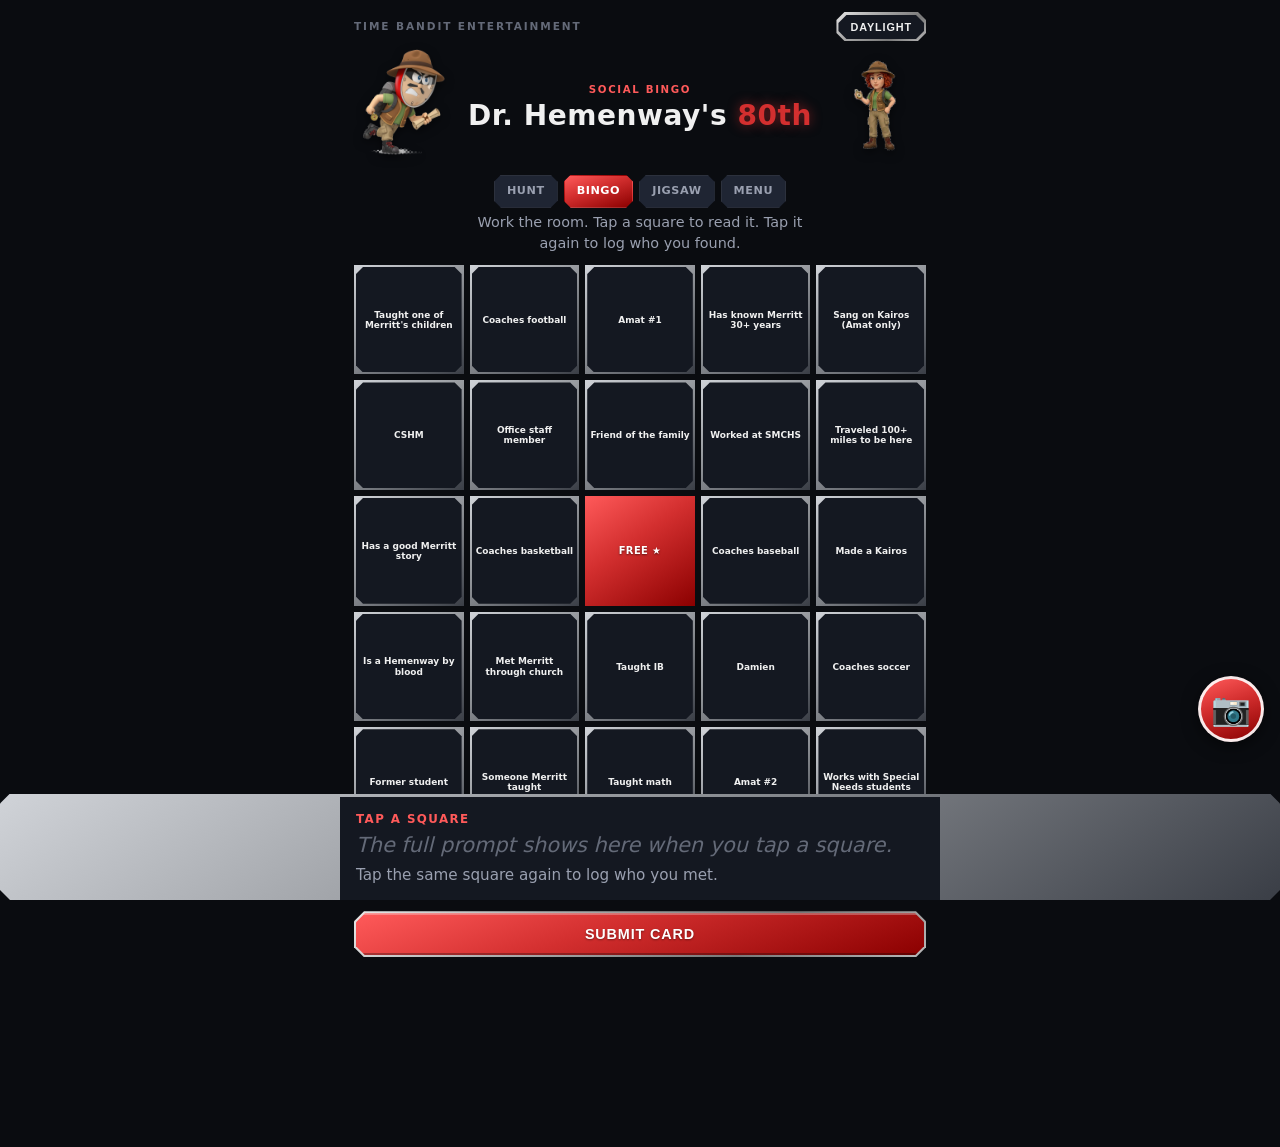
==== commit 62463eea: "Round lens-style camera button (bigger); enlarge bingo bottom dock text for readability" ====
--- a/bingo.html
+++ b/bingo.html
@@ -32,9 +32,9 @@
 .bingo-banner.show{display:block;}
 .dock{position:fixed;left:0;right:0;bottom:0;background:var(--frame-border);padding:3px 3px 0;}
 .dock .din{background:var(--bg2);padding:14px 16px calc(14px + env(safe-area-inset-bottom));max-width:600px;margin:0 auto;}
-.dock .dlab{font-size:.64rem;text-transform:uppercase;letter-spacing:.12em;color:var(--red-light);font-weight:800;margin-bottom:4px;}
-.dock .dtext{font-size:1rem;font-weight:600;color:var(--text);}
-.dock .dhint{font-size:.76rem;color:var(--text-muted);margin-top:6px;}
+.dock .dlab{font-size:.74rem;text-transform:uppercase;letter-spacing:.12em;color:var(--red-light);font-weight:800;margin-bottom:5px;}
+.dock .dtext{font-size:1.3rem;font-weight:700;color:var(--text);line-height:1.25;}
+.dock .dhint{font-size:.95rem;color:var(--text-dim);margin-top:7px;line-height:1.3;}
 .dock.empty .dtext{color:var(--text-muted);font-weight:500;font-style:italic;}
 .dock .ansrow{display:flex;gap:8px;margin-top:10px;}
 .dock .inwrap{flex:1;background:var(--frame-border);padding:1.5px;}
@@ -42,9 +42,9 @@
 .dock .markbtn{background:var(--metal);padding:2px;cursor:pointer;}
 .dock .markbtn button{border:none;cursor:pointer;padding:10px 16px;font-size:.78rem;font-weight:800;text-transform:uppercase;letter-spacing:.05em;color:#fff;background:var(--accent);}
 .dock .clearmark{background:none;border:none;color:var(--text-dim);font-size:.74rem;cursor:pointer;margin-top:8px;text-decoration:underline;}
-.cambtn{position:fixed;right:14px;bottom:150px;z-index:55;width:54px;height:54px;border:none;cursor:pointer;font-size:1.45rem;color:#fff;
-  background:var(--accent);box-shadow:0 4px 14px rgba(0,0,0,.5);
-  clip-path:polygon(13px 0,calc(100% - 13px) 0,100% 13px,100% calc(100% - 13px),calc(100% - 13px) 100%,13px 100%,0 calc(100% - 13px),0 13px);}
+.cambtn{position:fixed;right:16px;bottom:158px;z-index:55;width:66px;height:66px;border:3px solid rgba(255,255,255,.9);border-radius:50%;
+  cursor:pointer;font-size:2rem;line-height:1;color:#fff;display:flex;align-items:center;justify-content:center;
+  background:var(--accent);box-shadow:0 4px 16px rgba(0,0,0,.55);}
 .cambtn:active{transform:scale(.95);}
 .camprev{position:fixed;inset:0;z-index:90;display:none;align-items:center;justify-content:center;padding:20px;background:rgba(10,12,16,.95);}
 .camprev.show{display:flex;}
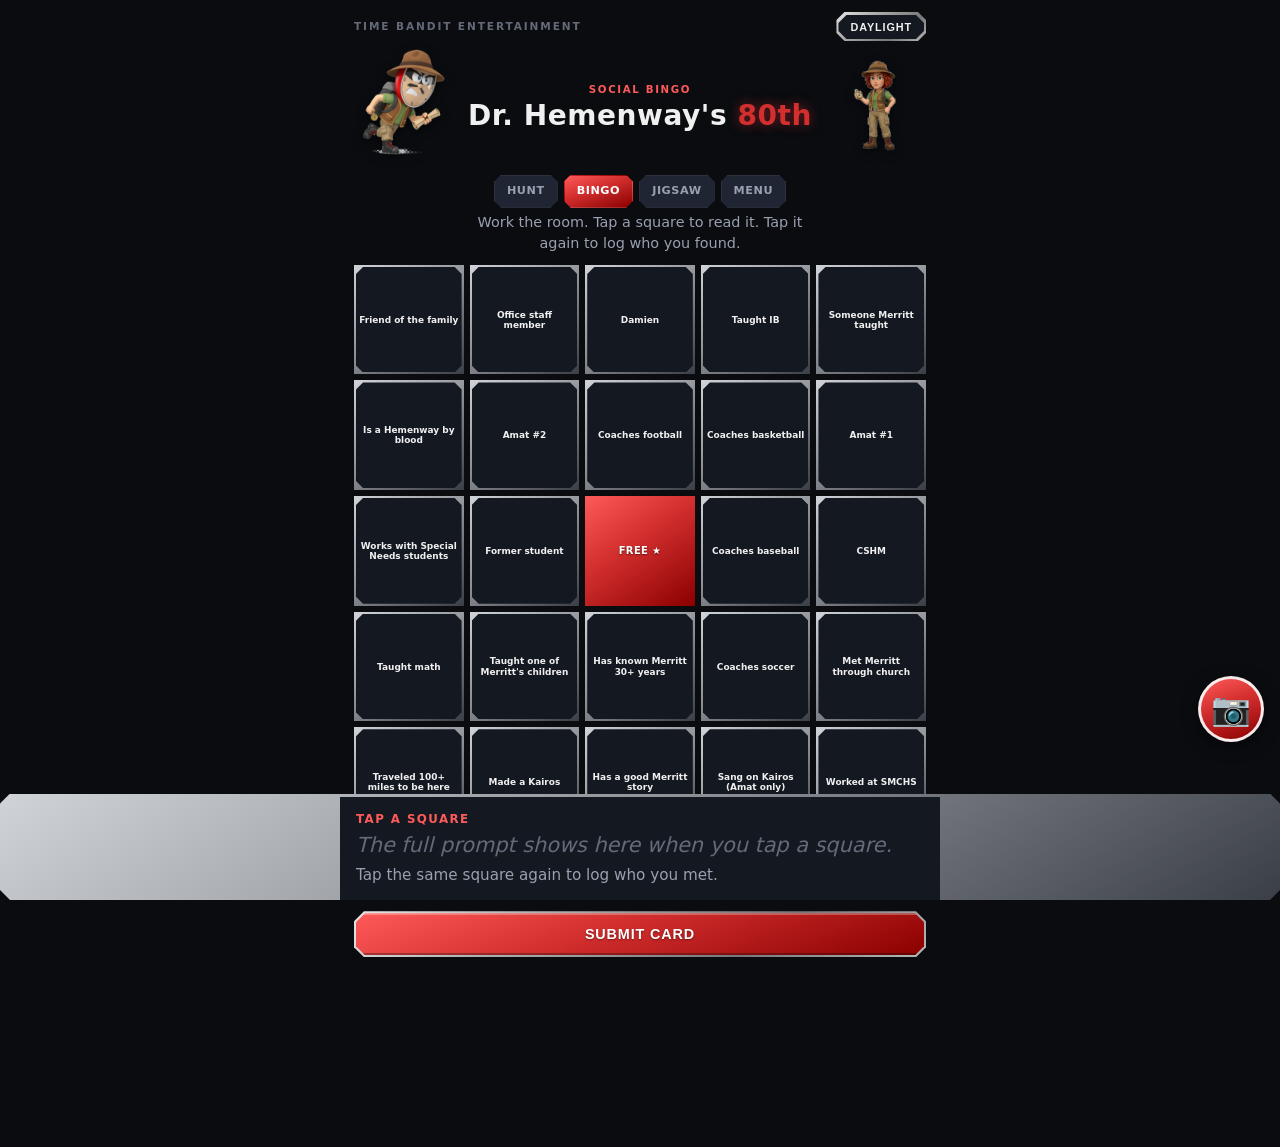
==== commit ed0bc626: "Camera: smaller uploads (1000px q0.72) + auto-retry x3 + keep photo on failure, across hunt/bingo/me" ====
--- a/bingo.html
+++ b/bingo.html
@@ -176,24 +176,25 @@
 function onPhoto(ev){const f=ev.target.files&&ev.target.files[0];ev.target.value='';if(!f)return;
   const rd=new FileReader();
   rd.onload=function(){const img=new Image();
-    img.onload=function(){const max=1280;let w=img.width,h=img.height;
+    img.onload=function(){const max=1000;let w=img.width,h=img.height;
       if(w>h&&w>max){h=Math.round(h*max/w);w=max;}else if(h>=w&&h>max){w=Math.round(w*max/h);h=max;}
       const c=document.createElement('canvas');c.width=w;c.height=h;c.getContext('2d').drawImage(img,0,0,w,h);
-      camData=c.toDataURL('image/jpeg',0.8);
+      camData=c.toDataURL('image/jpeg',0.72);
       document.getElementById('camImg').src=camData;document.getElementById('camCap').value='';
       document.getElementById('camprev').classList.add('show');};
     img.src=rd.result;};
   rd.readAsDataURL(f);}
 function closeCam(){document.getElementById('camprev').classList.remove('show');camData=null;}
+function postPhotoTry(who,cap,img,tries){
+  return fetch(LB_URL.replace(/\/$/,'')+'/photo',{method:'POST',headers:{'Content-Type':'application/json'},body:JSON.stringify({name:who,caption:cap,img})})
+    .then(r=>r.ok).catch(()=>false)
+    .then(ok=>(ok||tries<=0)?ok:new Promise(r=>setTimeout(r,900)).then(()=>postPhotoTry(who,cap,img,tries-1)));}
 function sendPhoto(){if(!camData)return;
   const cap=(document.getElementById('camCap').value||'').trim();const who=camWho();
-  closeCam();
-  if(!isLB()){showToast('Photo captured (album link not set yet).');return;}
+  if(!isLB()){closeCam();showToast('Photo captured (album link not set yet).');return;}
   showToast('Adding to the album...');
-  fetch(LB_URL.replace(/\/$/,'')+'/photo',{method:'POST',headers:{'Content-Type':'application/json'},
-    body:JSON.stringify({name:who,caption:cap,img:camData})})
-    .then(r=>showToast(r.ok?'Added to the album!':'Could not add - try again.'))
-    .catch(()=>showToast('Could not add - try again.'));}
+  postPhotoTry(who,cap,camData,3).then(ok=>{ if(ok){closeCam();showToast('Added to the album!');}
+    else{showToast('Still no luck - check the wifi and tap Add to Album again.');} });}
 
 load();render();
 </script>
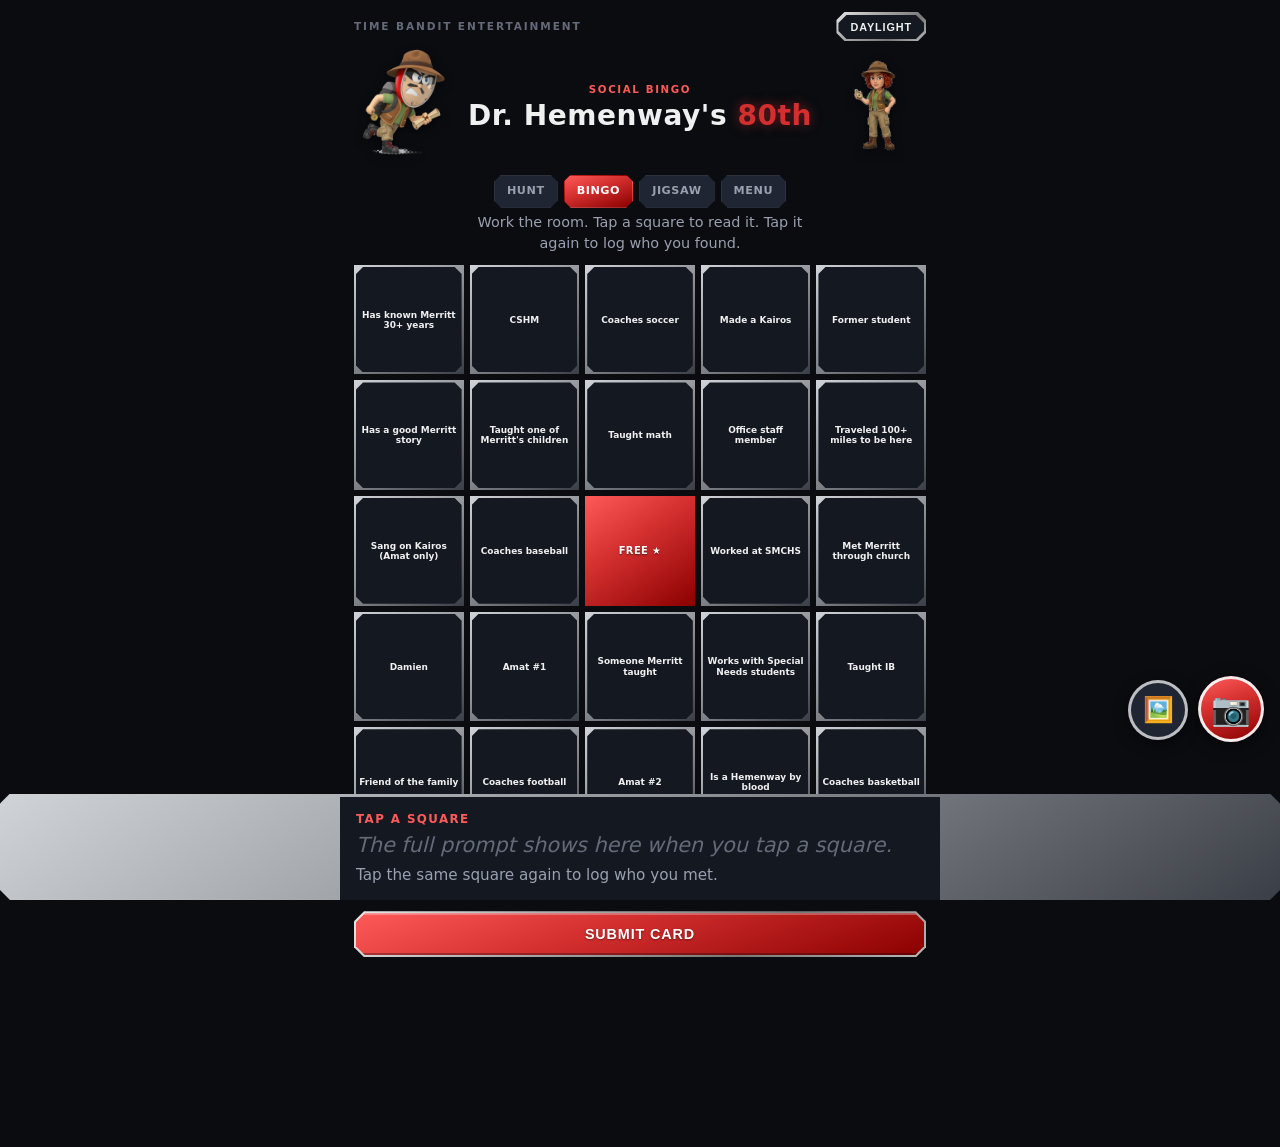
==== commit 6fd0dbb8: "Add 'upload existing photo' (gallery) button next to camera on hunt/bingo/menu" ====
--- a/bingo.html
+++ b/bingo.html
@@ -46,6 +46,10 @@
   cursor:pointer;font-size:2rem;line-height:1;color:#fff;display:flex;align-items:center;justify-content:center;
   background:var(--accent);box-shadow:0 4px 16px rgba(0,0,0,.55);}
 .cambtn:active{transform:scale(.95);}
+.galbtn{position:fixed;right:92px;bottom:160px;z-index:55;width:60px;height:60px;border:3px solid rgba(255,255,255,.7);border-radius:50%;
+  cursor:pointer;font-size:1.55rem;line-height:1;color:#fff;display:flex;align-items:center;justify-content:center;
+  background:var(--bg3);box-shadow:0 4px 14px rgba(0,0,0,.5);}
+.galbtn:active{transform:scale(.95);}
 .camprev{position:fixed;inset:0;z-index:90;display:none;align-items:center;justify-content:center;padding:20px;background:rgba(10,12,16,.95);}
 .camprev.show{display:flex;}
 .camprev .cpcard{max-width:34ch;width:100%;text-align:center;}
@@ -91,8 +95,10 @@
   <div id="ansArea"></div>
 </div></div>
 
-<button class="cambtn" onclick="openCam()" title="Add a photo to the album">&#128247;</button>
+<button class="cambtn" onclick="openCam()" title="Take a photo for the album">&#128247;</button>
 <input type="file" id="camInput" accept="image/*" capture="environment" style="display:none" onchange="onPhoto(event)" />
+<button class="galbtn" onclick="openGallery()" title="Upload a photo you already took">&#128444;&#65039;</button>
+<input type="file" id="galInput" accept="image/*" style="display:none" onchange="onPhoto(event)" />
 <div class="camprev" id="camprev"><div class="cpcard">
   <div class="cph">Add to the album</div>
   <img id="camImg" alt="your photo" />
@@ -173,6 +179,7 @@
 function camWho(){try{return localStorage.getItem('tb_hunt_user')||localStorage.getItem('tb_hunt_name')||'Guest';}catch(e){return 'Guest';}}
 let camData=null;
 function openCam(){document.getElementById('camInput').click();}
+function openGallery(){document.getElementById('galInput').click();}
 function onPhoto(ev){const f=ev.target.files&&ev.target.files[0];ev.target.value='';if(!f)return;
   const rd=new FileReader();
   rd.onload=function(){const img=new Image();
